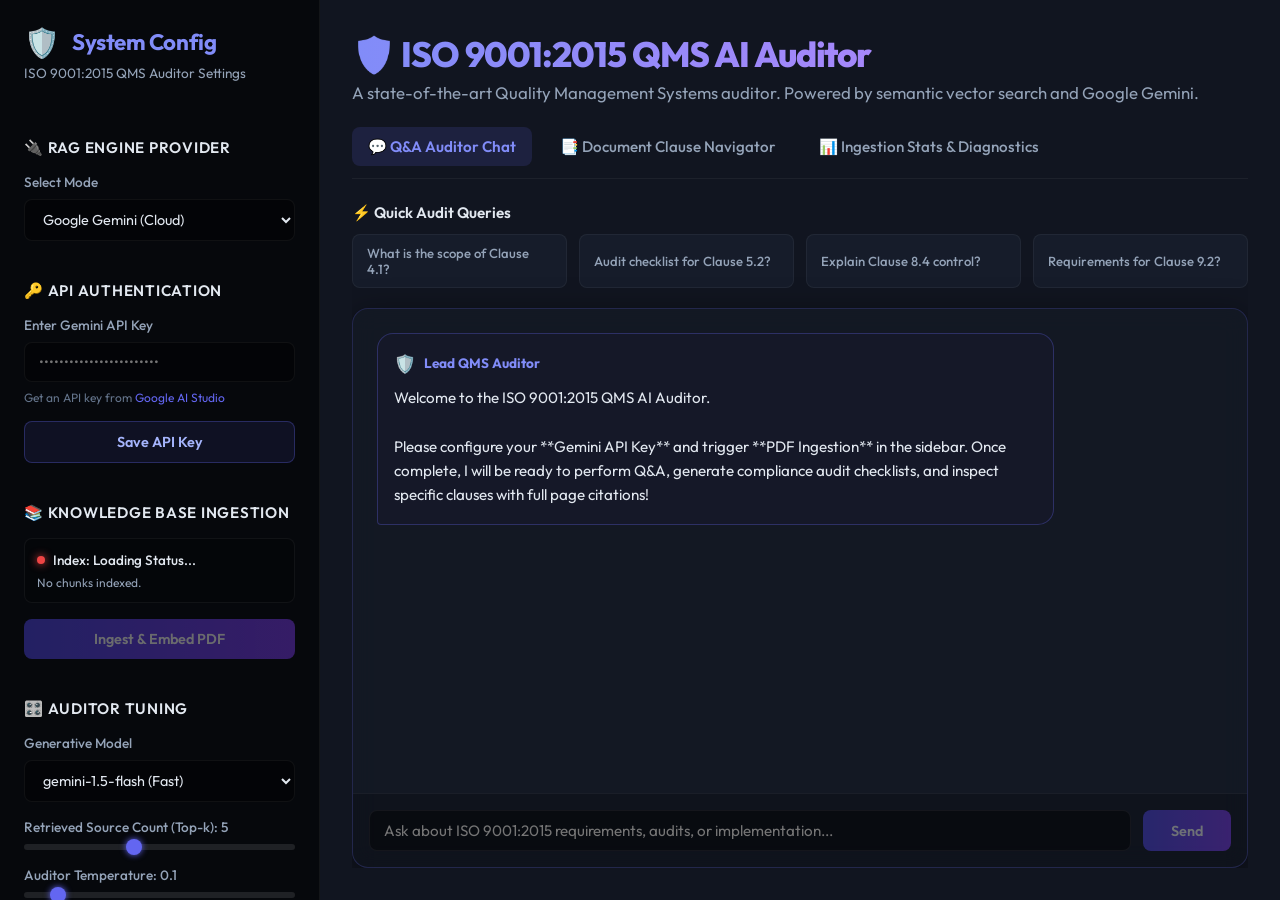
==== docs/index.html @ c05d5765 "Rename frontend/ to docs/ to support standard GitHub Pages deployment" ====
<!DOCTYPE html>
<html lang="en">
<head>
    <meta charset="UTF-8">
    <meta name="viewport" content="width=device-width, initial-scale=1.0">
    <title>ISO 9001:2015 QMS AI Auditor</title>
    <link rel="stylesheet" href="style.css">
    <link rel="icon" type="image/png" href="data:image/svg+xml,<svg xmlns=%22http://www.w3.org/2000/svg%22 viewBox=%220 0 100 100%22><text y=%22.9em%22 font-size=%2290%22>🛡️</text></svg>">
</head>
<body>
    <div class="app-layout">
        <!-- LEFT SIDEBAR: System Settings -->
        <aside class="sidebar">
            <div class="sidebar-header">
                <span class="logo-icon">🛡️</span>
                <h2>System Config</h2>
            </div>
            <p class="sidebar-subtitle">ISO 9001:2015 QMS Auditor Settings</p>
            <div class="glow-divider"></div>

            <!-- RAG Provider Selection Section -->
            <div class="config-section">
                <h3>🔌 RAG Engine Provider</h3>
                <div class="form-group">
                    <label for="provider-select">Select Mode</label>
                    <select id="provider-select">
                        <option value="gemini">Google Gemini (Cloud)</option>
                        <option value="ollama">Ollama (Local Offline)</option>
                    </select>
                </div>
            </div>
            <div class="glow-divider"></div>

            <!-- Gemini API Configuration Section -->
            <div id="gemini-config-group" class="config-section">
                <h3>🔑 API Authentication</h3>
                <div class="form-group">
                    <label for="api-key-input">Enter Gemini API Key</label>
                    <input type="password" id="api-key-input" placeholder="••••••••••••••••••••••••" autocomplete="new-password">
                    <p class="help-text">Get an API key from <a href="https://aistudio.google.com/" target="_blank">Google AI Studio</a></p>
                </div>
                <button id="save-key-btn" class="btn secondary-btn">Save API Key</button>
            </div>

            <!-- Ollama Configuration Section -->
            <div id="ollama-config-group" class="config-section hidden">
                <h3>🦙 Local Ollama Server</h3>
                <div class="status-container">
                    <div class="status-indicator">
                        <span id="ollama-status-dot" class="dot dot-red"></span>
                        <span id="ollama-status-text" class="status-text">Ollama: Checking...</span>
                    </div>
                </div>
                <!-- Pull Instructions Helper Card -->
                <div id="ollama-pull-instructions" class="status-container error-status hidden" style="background-color: var(--color-red-bg); border-color: rgba(239, 68, 68, 0.3);">
                    <p class="small-text" style="color: #fca5a5; font-weight: 600;">⚠️ No local models found!</p>
                    <p class="small-text" style="color: #e2e8f0; margin-top: 4px; line-height: 1.4;">Run these commands in your local terminal to pull standard models:</p>
                    <pre style="background: rgba(0,0,0,0.5); padding: 8px; border-radius: 4px; font-size: 0.72rem; margin-top: 6px; font-family: 'Courier Prime', monospace; color: #a5b4fc; white-space: pre-wrap; line-height: 1.3;">ollama pull llama3&#10;ollama pull nomic-embed-text</pre>
                </div>
            </div>
            <div class="glow-divider"></div>

            <!-- Ingestion Management Section -->
            <div class="config-section">
                <h3>📚 Knowledge Base Ingestion</h3>
                <div class="status-container">
                    <div class="status-indicator">
                        <span id="index-status-dot" class="dot dot-red"></span>
                        <span id="index-status-text" class="status-text">Index: Loading Status...</span>
                    </div>
                    <p id="chunks-stat-text" class="small-text">No chunks indexed.</p>
                </div>
                <button id="ingest-btn" class="btn primary-btn" disabled>Ingest & Embed PDF</button>
            </div>
            <div class="glow-divider"></div>

            <!-- Tuning Controls Section -->
            <div class="config-section">
                <h3>🎛️ Auditor Tuning</h3>
                
                <!-- Gemini Generative Model Select -->
                <div id="gemini-models-group" class="form-group">
                    <label for="model-select">Generative Model</label>
                    <select id="model-select">
                        <option value="gemini-1.5-flash">gemini-1.5-flash (Fast)</option>
                        <option value="gemini-1.5-pro">gemini-1.5-pro (Analytical)</option>
                        <option value="gemini-2.5-flash">gemini-2.5-flash (Balanced)</option>
                    </select>
                </div>

                <!-- Ollama Local Models Select -->
                <div id="ollama-models-group" class="form-group hidden">
                    <label for="ollama-model-select">Choose Local Model</label>
                    <select id="ollama-model-select">
                        <!-- Loaded dynamically via API -->
                    </select>
                </div>

                <div class="form-group">
                    <label for="top-k-slider">Retrieved Source Count (Top-k): <span id="top-k-val">5</span></label>
                    <input type="range" id="top-k-slider" min="3" max="8" value="5">
                </div>
                <div class="form-group">
                    <label for="temp-slider">Auditor Temperature: <span id="temp-val">0.1</span></label>
                    <input type="range" id="temp-slider" min="0" max="1" step="0.05" value="0.1">
                </div>
            </div>
        </aside>

        <!-- MAIN WINDOW: Content Panels -->
        <main class="main-content">
            <header class="main-header">
                <h1 class="glow-title">🛡️ ISO 9001:2015 QMS AI Auditor</h1>
                <p class="subtitle">A state-of-the-art Quality Management Systems auditor. Powered by semantic vector search and Google Gemini.</p>
            </header>

            <!-- Navigation Tabs -->
            <nav class="navigation-tabs">
                <button class="tab-link active" data-tab="tab-chat">💬 Q&A Auditor Chat</button>
                <button class="tab-link" data-tab="tab-navigator">📑 Document Clause Navigator</button>
                <button class="tab-link" data-tab="tab-diagnostics">📊 Ingestion Stats & Diagnostics</button>
            </nav>

            <!-- TAB 1: Chat Q&A Interface -->
            <section id="tab-chat" class="tab-panel active">
                <div class="quick-queries-section">
                    <h3>⚡ Quick Audit Queries</h3>
                    <div class="queries-grid">
                        <button class="quick-query-btn" data-query="What is the scope of Clause 4.1 regarding understanding the organization and its context?">What is the scope of Clause 4.1?</button>
                        <button class="quick-query-btn" data-query="Generate an auditor checklist for Clause 5.2 (establishing and communicating the quality policy).">Audit checklist for Clause 5.2?</button>
                        <button class="quick-query-btn" data-query="Explain Clause 8.4 requirements for control of externally provided processes, products and services.">Explain Clause 8.4 control?</button>
                        <button class="quick-query-btn" data-query="What are the requirements for internal audits according to Clause 9.2?">Requirements for Clause 9.2?</button>
                    </div>
                </div>

                <div class="chat-container">
                    <div id="chat-messages" class="chat-messages">
                        <!-- Welcome message -->
                        <div class="chat-message assistant">
                            <div class="message-header">
                                <span class="avatar-icon">🛡️</span>
                                <strong>Lead QMS Auditor</strong>
                            </div>
                            <div class="message-text">
                                Welcome to the ISO 9001:2015 QMS AI Auditor. 
                                <br><br>
                                Please configure your **Gemini API Key** and trigger **PDF Ingestion** in the sidebar. Once complete, I will be ready to perform Q&A, generate compliance audit checklists, and inspect specific clauses with full page citations!
                            </div>
                        </div>
                    </div>

                    <!-- Chat input controls -->
                    <form id="chat-form" class="chat-form">
                        <input type="text" id="chat-input" placeholder="Ask about ISO 9001:2015 requirements, audits, or implementation..." required disabled>
                        <button type="submit" id="send-btn" class="btn primary-btn" disabled>Send</button>
                    </form>
                </div>
            </section>

            <!-- TAB 2: Clause Navigator -->
            <section id="tab-navigator" class="tab-panel">
                <div class="navigator-header">
                    <h3>📑 Interactive ISO 9001:2015 Clause Index</h3>
                    <p>Select a clause to explore its core requirements. You can also directly query the AI Auditor on specific sub-clauses.</p>
                </div>
                <div id="clauses-accordion-container" class="accordion-container">
                    <!-- Loaded dynamically via JavaScript -->
                    <div class="loading-spinner-container">
                        <div class="spinner"></div>
                        <p>Loading clause database from backend...</p>
                    </div>
                </div>
            </section>

            <!-- TAB 3: Diagnostics Panel -->
            <section id="tab-diagnostics" class="tab-panel">
                <div class="diagnostics-header">
                    <h3>📊 Knowledge Base Diagnostics</h3>
                    <p>Detailed breakdown of the processed document. This is highly useful for QMS managers to verify vector indexing coverage.</p>
                </div>

                <div id="diagnostics-ready-content" class="diagnostics-content hidden">
                    <!-- Metrics grid -->
                    <div class="metrics-grid">
                        <div class="metric-card">
                            <div id="metric-pages" class="metric-value">-</div>
                            <div class="metric-label">Total Pages Parsed</div>
                        </div>
                        <div class="metric-card">
                            <div id="metric-chunks" class="metric-value">-</div>
                            <div class="metric-label">Text Chunks Generated</div>
                        </div>
                        <div class="metric-card">
                            <div id="metric-avg-len" class="metric-value">-</div>
                            <div class="metric-label">Avg Characters / Chunk</div>
                        </div>
                        <div class="metric-card">
                            <div id="metric-total-chars" class="metric-value">-</div>
                            <div class="metric-label">Total Characters Indexed</div>
                        </div>
                    </div>

                    <!-- Interactive Chunk Inspector -->
                    <div class="inspector-section qms-container">
                        <h3>📝 Vector Store Chunks Sample</h3>
                        <div class="inspector-controls">
                            <div class="form-group inline-group">
                                <label for="chunk-inspector-slider">Select chunk index to inspect details: <span id="chunk-index-val">0</span></label>
                                <input type="range" id="chunk-inspector-slider" min="0" max="0" value="0">
                            </div>
                        </div>
                        <div class="inspector-details-row">
                            <div><strong>Chunk ID:</strong> <code id="inspect-chunk-id">-</code></div>
                            <div><strong>Source Page:</strong> <code id="inspect-chunk-page">-</code></div>
                            <div><strong>Clause Tags:</strong> <code id="inspect-chunk-clauses">-</code></div>
                        </div>
                        <div class="inspector-text-box">
                            <pre id="inspect-chunk-text">No chunks loaded.</pre>
                        </div>
                    </div>
                </div>

                <div id="diagnostics-empty-content" class="diagnostics-empty-state qms-container">
                    <h4>No Index Loaded</h4>
                    <p>Please perform the PDF standard ingestion in the sidebar to view diagnostics metrics.</p>
                </div>
            </section>
        </main>
    </div>

    <!-- Processing Full-Screen Overlay (Overlay on loading/ingesting) -->
    <div id="loading-overlay" class="overlay hidden">
        <div class="overlay-content">
            <div class="spinner large-spinner"></div>
            <h3 id="overlay-title">Processing Ingestion...</h3>
            <p id="overlay-text">The API is parsing your ISO PDF, generating 1536-dimensional vectors, and indexing your knowledge base. Please wait.</p>
        </div>
    </div>
</body>
</html>
---- docs/style.css ----
/* ISO 9001:2015 QMS AI Auditor Stylesheet */

@import url('https://fonts.googleapis.com/css2?family=Outfit:wght@300;400;500;600;700;800&family=Courier+Prime&display=swap');

/* CSS VARIABLES & CONSTANTS */
:root {
    --bg-primary: #0a0c10;
    --bg-secondary: #111520;
    --bg-sidebar: #06080c;
    --bg-glass: rgba(21, 26, 38, 0.7);
    --border-glass: rgba(99, 102, 241, 0.2);
    --border-light: rgba(255, 255, 255, 0.05);
    
    --accent-color: #6366f1;
    --accent-gradient: linear-gradient(90deg, #818cf8 0%, #c084fc 100%);
    --accent-glow: rgba(99, 102, 241, 0.4);
    
    --text-primary: #e2e8f0;
    --text-secondary: #94a3b8;
    --text-muted: #64748b;
    
    --color-green: #10b981;
    --color-green-bg: rgba(16, 185, 129, 0.15);
    --color-red: #ef4444;
    --color-red-bg: rgba(239, 68, 68, 0.15);
    
    --transition-smooth: all 0.3s cubic-bezier(0.4, 0, 0.2, 1);
    --shadow-premium: 0 8px 32px 0 rgba(0, 0, 0, 0.5);
    --radius-lg: 16px;
    --radius-md: 8px;
}

/* GENERAL STYLING */
* {
    box-sizing: border-box;
    margin: 0;
    padding: 0;
}

html, body {
    height: 100%;
    background-color: var(--bg-primary);
    color: var(--text-primary);
    font-family: 'Outfit', sans-serif;
    overflow: hidden;
}

/* Scrollbar customizations */
::-webkit-scrollbar {
    width: 6px;
    height: 6px;
}
::-webkit-scrollbar-track {
    background: rgba(0, 0, 0, 0.2);
}
::-webkit-scrollbar-thumb {
    background: rgba(99, 102, 241, 0.3);
    border-radius: 9999px;
}
::-webkit-scrollbar-thumb:hover {
    background: var(--accent-color);
}

/* APP GENERAL LAYOUT */
.app-layout {
    display: flex;
    height: 100vh;
    width: 100vw;
    overflow: hidden;
}

/* LEFT SIDEBAR SECTION */
.sidebar {
    width: 320px;
    background-color: var(--bg-sidebar);
    border-right: 1px solid var(--border-light);
    padding: 24px;
    display: flex;
    flex-direction: column;
    overflow-y: auto;
    flex-shrink: 0;
}

.sidebar-header {
    display: flex;
    align-items: center;
    gap: 12px;
}

.logo-icon {
    font-size: 1.8rem;
}

.sidebar h2 {
    font-size: 1.4rem;
    font-weight: 700;
    color: #818cf8;
    letter-spacing: -0.02em;
}

.sidebar-subtitle {
    font-size: 0.85rem;
    color: var(--text-secondary);
    margin-top: 4px;
    margin-bottom: 16px;
}

.glow-divider {
    height: 1px;
    background: linear-gradient(90deg, transparent 0%, var(--accent-color) 50%, transparent 100%);
    margin: 20px 0;
    opacity: 0.7;
}

.config-section {
    display: flex;
    flex-direction: column;
    gap: 16px;
}

.config-section h3 {
    font-size: 0.95rem;
    font-weight: 600;
    color: var(--text-primary);
    text-transform: uppercase;
    letter-spacing: 0.05em;
}

/* FORM ELEMENTS */
.form-group {
    display: flex;
    flex-direction: column;
    gap: 8px;
}

.form-group label {
    font-size: 0.85rem;
    color: var(--text-secondary);
    font-weight: 500;
}

input[type="text"],
input[type="password"],
select {
    width: 100%;
    background-color: rgba(0, 0, 0, 0.4);
    border: 1px solid var(--border-light);
    border-radius: var(--radius-md);
    padding: 10px 14px;
    color: var(--text-primary);
    font-family: inherit;
    font-size: 0.9rem;
    transition: var(--transition-smooth);
}

input[type="text"]:focus,
input[type="password"]:focus,
select:focus {
    outline: none;
    border-color: var(--accent-color);
    box-shadow: 0 0 10px var(--accent-glow);
}

.help-text {
    font-size: 0.75rem;
    color: var(--text-muted);
}

.help-text a {
    color: var(--accent-color);
    text-decoration: none;
}

.help-text a:hover {
    text-decoration: underline;
}

/* BUTTONS */
.btn {
    width: 100%;
    padding: 11px 20px;
    border-radius: var(--radius-md);
    border: none;
    font-weight: 600;
    font-size: 0.9rem;
    font-family: inherit;
    cursor: pointer;
    transition: var(--transition-smooth);
    display: inline-flex;
    justify-content: center;
    align-items: center;
}

.btn:disabled {
    opacity: 0.4;
    cursor: not-allowed;
    transform: none !important;
    box-shadow: none !important;
}

.primary-btn {
    background: linear-gradient(90deg, #4f46e5 0%, #7c3aed 100%);
    color: white;
    box-shadow: 0 4px 15px rgba(79, 70, 229, 0.3);
}

.primary-btn:hover:not(:disabled) {
    transform: translateY(-2px);
    box-shadow: 0 6px 20px rgba(79, 70, 229, 0.5);
}

.secondary-btn {
    background-color: rgba(99, 102, 241, 0.1);
    color: #a5b4fc;
    border: 1px solid rgba(99, 102, 241, 0.3);
}

.secondary-btn:hover:not(:disabled) {
    background-color: rgba(99, 102, 241, 0.2);
    border-color: rgba(99, 102, 241, 0.6);
}

/* STATUS CONTAINER */
.status-container {
    display: flex;
    flex-direction: column;
    gap: 6px;
    background-color: rgba(0, 0, 0, 0.2);
    border: 1px solid var(--border-light);
    padding: 12px;
    border-radius: var(--radius-md);
}

.status-indicator {
    display: flex;
    align-items: center;
    gap: 8px;
}

.dot {
    width: 8px;
    height: 8px;
    border-radius: 50%;
    display: inline-block;
}

.dot-red {
    background-color: var(--color-red);
    box-shadow: 0 0 8px var(--color-red);
}

.dot-green {
    background-color: var(--color-green);
    box-shadow: 0 0 8px var(--color-green);
}

.status-text {
    font-size: 0.85rem;
    font-weight: 500;
}

.small-text {
    font-size: 0.75rem;
    color: var(--text-secondary);
}

/* SLIDERS */
input[type="range"] {
    -webkit-appearance: none;
    width: 100%;
    height: 6px;
    background: rgba(255, 255, 255, 0.1);
    border-radius: var(--radius-md);
    outline: none;
}

input[type="range"]::-webkit-slider-thumb {
    -webkit-appearance: none;
    width: 16px;
    height: 16px;
    border-radius: 50%;
    background: var(--accent-color);
    cursor: pointer;
    box-shadow: 0 0 6px var(--accent-color);
    transition: var(--transition-smooth);
}

input[type="range"]::-webkit-slider-thumb:hover {
    transform: scale(1.2);
}

/* MAIN CONTENT AREA */
.main-content {
    flex-grow: 1;
    padding: 32px;
    display: flex;
    flex-direction: column;
    overflow-y: auto;
    background-color: var(--bg-secondary);
}

.main-header {
    margin-bottom: 24px;
}

.glow-title {
    font-size: 2.2rem;
    font-weight: 800;
    letter-spacing: -0.03em;
    background: var(--accent-gradient);
    -webkit-background-clip: text;
    -webkit-text-fill-color: transparent;
    margin-bottom: 6px;
}

.subtitle {
    font-size: 1.05rem;
    color: var(--text-secondary);
}

/* NAVIGATION TABS */
.navigation-tabs {
    display: flex;
    gap: 12px;
    border-bottom: 1px solid var(--border-light);
    padding-bottom: 12px;
    margin-bottom: 24px;
}

.tab-link {
    background: none;
    border: none;
    color: var(--text-secondary);
    font-family: inherit;
    font-size: 0.95rem;
    font-weight: 500;
    padding: 10px 16px;
    cursor: pointer;
    border-radius: var(--radius-md);
    transition: var(--transition-smooth);
}

.tab-link:hover {
    color: var(--text-primary);
    background-color: rgba(255, 255, 255, 0.05);
}

.tab-link.active {
    color: #818cf8;
    background-color: rgba(99, 102, 241, 0.15);
    font-weight: 600;
}

/* TAB PANELS */
.tab-panel {
    display: none;
    flex-grow: 1;
    flex-direction: column;
    overflow: hidden;
}

.tab-panel.active {
    display: flex;
}

/* TAB 1: Q&A CHAT INTERFACE */
.quick-queries-section {
    margin-bottom: 20px;
}

.quick-queries-section h3 {
    font-size: 0.95rem;
    font-weight: 600;
    color: var(--text-primary);
    margin-bottom: 12px;
}

.queries-grid {
    display: grid;
    grid-template-columns: repeat(4, 1fr);
    gap: 12px;
}

.quick-query-btn {
    background-color: rgba(30, 41, 59, 0.4);
    border: 1px solid var(--border-light);
    border-radius: var(--radius-md);
    padding: 10px 14px;
    color: var(--text-secondary);
    font-family: inherit;
    font-size: 0.82rem;
    font-weight: 500;
    cursor: pointer;
    text-align: left;
    transition: var(--transition-smooth);
}

.quick-query-btn:hover {
    border-color: var(--accent-color);
    color: var(--text-primary);
    background-color: rgba(99, 102, 241, 0.05);
    transform: translateY(-1px);
}

.chat-container {
    flex-grow: 1;
    display: flex;
    flex-direction: column;
    border: 1px solid var(--border-glass);
    border-radius: var(--radius-lg);
    background: var(--bg-glass);
    box-shadow: var(--shadow-premium);
    overflow: hidden;
    backdrop-filter: blur(12px);
    -webkit-backdrop-filter: blur(12px);
}

.chat-messages {
    flex-grow: 1;
    padding: 24px;
    overflow-y: auto;
    display: flex;
    flex-direction: column;
    gap: 20px;
}

/* CHAT BUBBLES */
.chat-message {
    max-width: 80%;
    padding: 16px;
    border-radius: var(--radius-lg);
    line-height: 1.6;
    animation: fadeInUp 0.4s ease-out;
}

@keyframes fadeInUp {
    from { opacity: 0; transform: translateY(10px); }
    to { opacity: 1; transform: translateY(0); }
}

.chat-message.assistant {
    align-self: flex-start;
    background-color: #151828;
    border: 1px solid rgba(99, 102, 241, 0.3);
    border-bottom-left-radius: 4px;
}

.chat-message.user {
    align-self: flex-end;
    background-color: #1e293b;
    border-bottom-right-radius: 4px;
    border: 1px solid rgba(255, 255, 255, 0.05);
}

.message-header {
    display: flex;
    align-items: center;
    gap: 8px;
    margin-bottom: 8px;
    font-size: 0.85rem;
}

.message-header strong {
    color: #818cf8;
}

.avatar-icon {
    font-size: 1.1rem;
}

.message-text {
    font-size: 0.95rem;
}

/* List details inside audit answers */
.message-text ul, .message-text ol {
    margin-left: 20px;
    margin-top: 8px;
    margin-bottom: 8px;
}

.message-text li {
    margin-bottom: 4px;
}

/* CHAT FORM INPUT AREA */
.chat-form {
    display: flex;
    border-top: 1px solid var(--border-light);
    background-color: rgba(0, 0, 0, 0.2);
    padding: 16px;
    gap: 12px;
}

.chat-form input[type="text"] {
    flex-grow: 1;
    font-size: 0.95rem;
}

.chat-form .btn {
    width: auto;
    padding-left: 28px;
    padding-right: 28px;
}

/* VERIFIED SOURCES */
.sources-expander {
    margin-top: 14px;
    border: 1px solid rgba(255, 255, 255, 0.05);
    border-radius: var(--radius-md);
    overflow: hidden;
}

.sources-header-btn {
    width: 100%;
    background-color: rgba(0, 0, 0, 0.2);
    border: none;
    color: var(--text-secondary);
    padding: 8px 12px;
    font-family: inherit;
    font-size: 0.85rem;
    font-weight: 600;
    text-align: left;
    cursor: pointer;
    display: flex;
    justify-content: space-between;
    align-items: center;
}

.sources-header-btn:hover {
    color: var(--text-primary);
    background-color: rgba(255, 255, 255, 0.02);
}

.sources-content {
    background-color: rgba(0, 0, 0, 0.3);
    padding: 14px;
    display: flex;
    flex-direction: column;
    gap: 12px;
}

.source-item {
    border-bottom: 1px solid rgba(255, 255, 255, 0.05);
    padding-bottom: 10px;
}

.source-item:last-child {
    border-bottom: none;
    padding-bottom: 0;
}

.source-meta-row {
    display: flex;
    align-items: center;
    gap: 8px;
    margin-bottom: 6px;
}

.source-badge {
    background-color: rgba(99, 102, 241, 0.15);
    color: #a5b4fc;
    border: 1px solid rgba(99, 102, 241, 0.3);
    padding: 2px 8px;
    border-radius: 9999px;
    font-size: 0.75rem;
    font-weight: 500;
}

.score-badge {
    background-color: rgba(16, 185, 129, 0.15);
    color: #34d399;
    border: 1px solid rgba(16, 185, 129, 0.3);
    padding: 2px 8px;
    border-radius: 9999px;
    font-size: 0.75rem;
    font-weight: 500;
}

.source-clauses {
    font-size: 0.8rem;
    color: var(--text-muted);
}

.source-text {
    font-size: 0.85rem;
    font-style: italic;
    color: var(--text-secondary);
}

/* TAB 2: CLAUSE NAVIGATOR */
.navigator-header, .diagnostics-header {
    margin-bottom: 20px;
}

.navigator-header h3, .diagnostics-header h3 {
    font-size: 1.2rem;
    font-weight: 600;
    color: #818cf8;
    margin-bottom: 4px;
}

.navigator-header p, .diagnostics-header p {
    font-size: 0.95rem;
    color: var(--text-secondary);
}

.qms-container {
    background: var(--bg-glass);
    border: 1px solid var(--border-glass);
    border-radius: var(--radius-lg);
    padding: 24px;
    margin-bottom: 24px;
    box-shadow: var(--shadow-premium);
    backdrop-filter: blur(12px);
    -webkit-backdrop-filter: blur(12px);
}

.clause-card-title {
    color: #a5b4fc;
    font-weight: 600;
    margin-bottom: 12px;
}

.clause-subclauses-list {
    margin-left: 20px;
    border-left: 2px solid rgba(255, 255, 255, 0.08);
    padding-left: 15px;
    margin-bottom: 16px;
    color: var(--text-secondary);
    font-size: 0.9rem;
    list-style: none;
}

.clause-subclauses-list li {
    margin-bottom: 6px;
    position: relative;
}

.clause-subclauses-list li::before {
    content: "•";
    color: var(--accent-color);
    position: absolute;
    left: -12px;
}

.clause-action-row {
    display: flex;
    justify-content: flex-start;
}

.clause-action-row .btn {
    width: auto;
    font-size: 0.8rem;
    padding: 6px 14px;
}

/* TAB 3: DIAGNOSTICS */
.hidden {
    display: none !important;
}

.metrics-grid {
    display: grid;
    grid-template-columns: repeat(4, 1fr);
    gap: 20px;
    margin-bottom: 24px;
}

.metric-card {
    background: rgba(30, 41, 59, 0.3);
    border-left: 4px solid var(--accent-color);
    border-radius: var(--radius-md);
    padding: 20px;
    box-shadow: 0 4px 6px rgba(0, 0, 0, 0.1);
}

.metric-value {
    font-size: 2.2rem;
    font-weight: 700;
    color: #818cf8;
    line-height: 1;
}

.metric-label {
    font-size: 0.8rem;
    color: var(--text-secondary);
    text-transform: uppercase;
    letter-spacing: 0.05em;
    margin-top: 8px;
}

.inspector-section {
    display: flex;
    flex-direction: column;
    gap: 16px;
}

.inspector-controls {
    display: flex;
    align-items: center;
    background-color: rgba(0, 0, 0, 0.2);
    border: 1px solid var(--border-light);
    border-radius: var(--radius-md);
    padding: 16px;
}

.inline-group {
    flex-grow: 1;
}

.inspector-details-row {
    display: grid;
    grid-template-columns: repeat(3, 1fr);
    gap: 12px;
    background-color: rgba(0, 0, 0, 0.1);
    border: 1px solid var(--border-light);
    padding: 12px;
    border-radius: var(--radius-md);
    font-size: 0.9rem;
}

.inspector-details-row code {
    font-family: 'Courier Prime', monospace;
    color: #c084fc;
}

.inspector-text-box {
    background-color: rgba(15, 23, 42, 0.5);
    border: 1px solid var(--border-light);
    padding: 20px;
    border-radius: var(--radius-md);
    overflow-y: auto;
    max-height: 250px;
}

.inspector-text-box pre {
    white-space: pre-wrap;
    word-wrap: break-word;
    font-family: inherit;
    font-size: 0.95rem;
    color: var(--text-primary);
    line-height: 1.6;
}

.diagnostics-empty-state {
    text-align: center;
    padding: 60px 20px;
    color: var(--text-secondary);
}

.diagnostics-empty-state h4 {
    font-size: 1.2rem;
    color: var(--color-red);
    margin-bottom: 8px;
}

/* OVERLAYS & SPINNERS */
.overlay {
    position: fixed;
    top: 0;
    left: 0;
    width: 100vw;
    height: 100vh;
    background-color: rgba(10, 12, 16, 0.85);
    backdrop-filter: blur(8px);
    display: flex;
    justify-content: center;
    align-items: center;
    z-index: 9999;
    animation: fadeIn 0.3s ease-out;
}

@keyframes fadeIn {
    from { opacity: 0; }
    to { opacity: 1; }
}

.overlay-content {
    background-color: var(--bg-secondary);
    border: 1px solid var(--border-glass);
    padding: 40px;
    border-radius: var(--radius-lg);
    box-shadow: var(--shadow-premium);
    text-align: center;
    max-width: 450px;
    display: flex;
    flex-direction: column;
    align-items: center;
    gap: 16px;
}

.overlay-content h3 {
    font-size: 1.3rem;
    color: #818cf8;
}

.overlay-content p {
    color: var(--text-secondary);
    font-size: 0.95rem;
    line-height: 1.5;
}

/* SPINNER ELEMENT */
.spinner {
    width: 24px;
    height: 24px;
    border: 3px solid rgba(99, 102, 241, 0.2);
    border-top-color: var(--accent-color);
    border-radius: 50%;
    animation: spin 1s linear infinite;
}

.large-spinner {
    width: 48px;
    height: 48px;
    border-width: 4px;
    margin-bottom: 8px;
}

@keyframes spin {
    to { transform: rotate(360deg); }
}

.loading-spinner-container {
    display: flex;
    flex-direction: column;
    align-items: center;
    gap: 12px;
    padding: 40px;
    color: var(--text-secondary);
    font-size: 0.95rem;
}
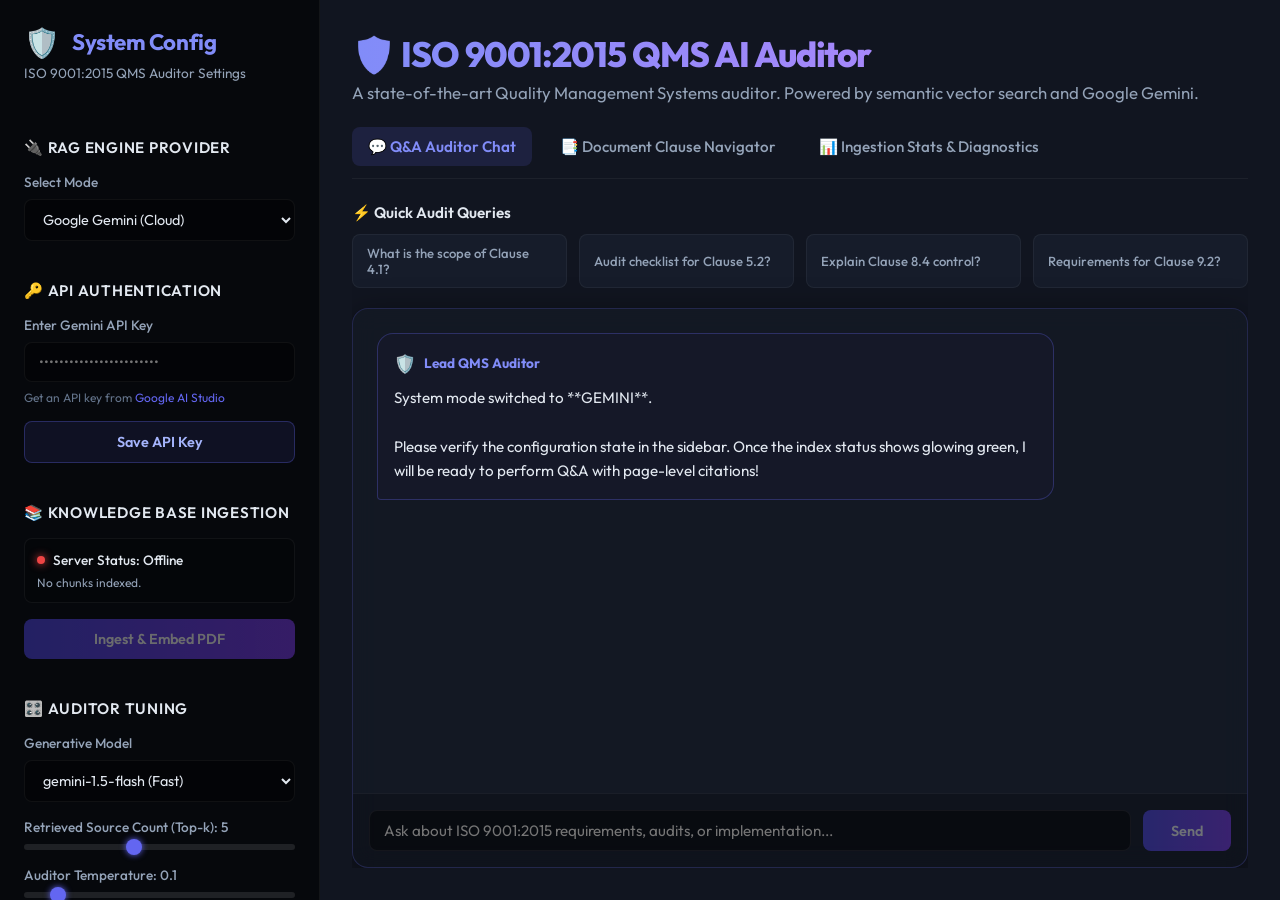
==== commit 0ba4ba65: "Import app.js script in docs/index.html to fix unresponsive button actions" ====
--- a/docs/index.html
+++ b/docs/index.html
@@ -236,5 +236,8 @@
             <p id="overlay-text">The API is parsing your ISO PDF, generating 1536-dimensional vectors, and indexing your knowledge base. Please wait.</p>
         </div>
     </div>
+    
+    <!-- Link the JavaScript QMS Controller -->
+    <script src="app.js"></script>
 </body>
 </html>
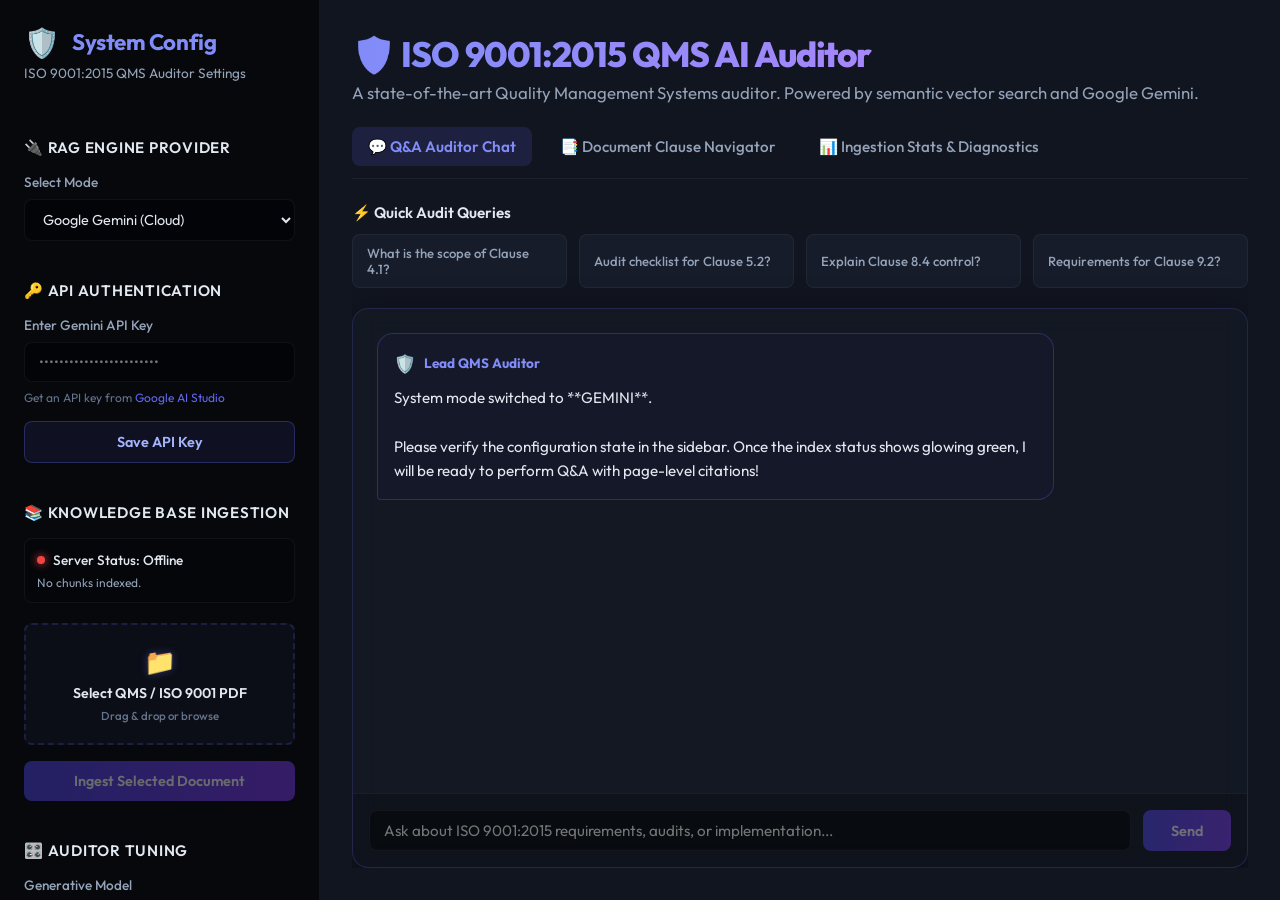
==== commit 18cb0b9a: "feat: implement dynamic PDF file uploader and rate-limit safe knowledge base ingestion" ====
--- a/docs/index.html
+++ b/docs/index.html
@@ -70,7 +70,23 @@
                     </div>
                     <p id="chunks-stat-text" class="small-text">No chunks indexed.</p>
                 </div>
-                <button id="ingest-btn" class="btn primary-btn" disabled>Ingest & Embed PDF</button>
+                
+                <!-- Dynamic PDF File Upload Area -->
+                <div class="form-group">
+                    <label for="pdf-file-input" class="file-upload-label" id="file-drop-zone">
+                        <span class="upload-icon">📁</span>
+                        <span class="upload-text">Select QMS / ISO 9001 PDF</span>
+                        <span class="upload-subtext">Drag & drop or browse</span>
+                    </label>
+                    <input type="file" id="pdf-file-input" accept=".pdf" style="display: none;">
+                    <div id="file-info-container" class="file-info-container hidden">
+                        <span class="file-icon">📄</span>
+                        <span id="selected-file-name" class="file-name">No file selected.</span>
+                        <button type="button" id="clear-file-btn" class="clear-file-btn" title="Clear selection">✕</button>
+                    </div>
+                </div>
+
+                <button id="ingest-btn" class="btn primary-btn" disabled>Ingest Selected Document</button>
             </div>
             <div class="glow-divider"></div>
 
--- a/docs/style.css
+++ b/docs/style.css
@@ -831,3 +831,101 @@
     color: var(--text-secondary);
     font-size: 0.95rem;
 }
+
+/* DYNAMIC PDF FILE UPLOADER STYLES */
+.file-upload-label {
+    display: flex;
+    flex-direction: column;
+    align-items: center;
+    justify-content: center;
+    padding: 20px 16px;
+    background-color: rgba(21, 26, 38, 0.4);
+    border: 2px dashed var(--border-glass);
+    border-radius: var(--radius-md);
+    cursor: pointer;
+    transition: var(--transition-smooth);
+    text-align: center;
+    gap: 6px;
+    margin-top: 4px;
+}
+
+.file-upload-label:hover {
+    background-color: rgba(99, 102, 241, 0.08);
+    border-color: var(--accent-color);
+    box-shadow: 0 0 12px rgba(99, 102, 241, 0.25);
+    transform: translateY(-1px);
+}
+
+.file-upload-label.dragover {
+    background-color: rgba(16, 185, 129, 0.08);
+    border-color: var(--color-green);
+    box-shadow: 0 0 12px rgba(16, 185, 129, 0.25);
+    transform: scale(1.02);
+}
+
+.upload-icon {
+    font-size: 1.6rem;
+    filter: drop-shadow(0 0 4px var(--accent-glow));
+    transition: var(--transition-smooth);
+}
+
+.file-upload-label:hover .upload-icon {
+    transform: scale(1.15) rotate(-5deg);
+}
+
+.upload-text {
+    font-size: 0.88rem;
+    font-weight: 600;
+    color: var(--text-primary);
+}
+
+.upload-subtext {
+    font-size: 0.72rem;
+    color: var(--text-muted);
+}
+
+.file-info-container {
+    display: flex;
+    align-items: center;
+    gap: 10px;
+    background-color: rgba(99, 102, 241, 0.08);
+    border: 1px solid rgba(99, 102, 241, 0.2);
+    border-radius: var(--radius-md);
+    padding: 8px 12px;
+    margin-top: 8px;
+    animation: fadeInUp 0.3s ease-out;
+}
+
+.file-icon {
+    font-size: 1.1rem;
+}
+
+.file-name {
+    flex-grow: 1;
+    font-size: 0.82rem;
+    font-weight: 500;
+    color: #a5b4fc;
+    white-space: nowrap;
+    overflow: hidden;
+    text-overflow: ellipsis;
+}
+
+.clear-file-btn {
+    background: none;
+    border: none;
+    color: var(--text-muted);
+    font-size: 0.85rem;
+    cursor: pointer;
+    padding: 4px 6px;
+    border-radius: 50%;
+    transition: var(--transition-smooth);
+    display: flex;
+    align-items: center;
+    justify-content: center;
+}
+
+.clear-file-btn:hover {
+    color: var(--color-red);
+    background-color: rgba(239, 68, 68, 0.1);
+    transform: rotate(90deg);
+}
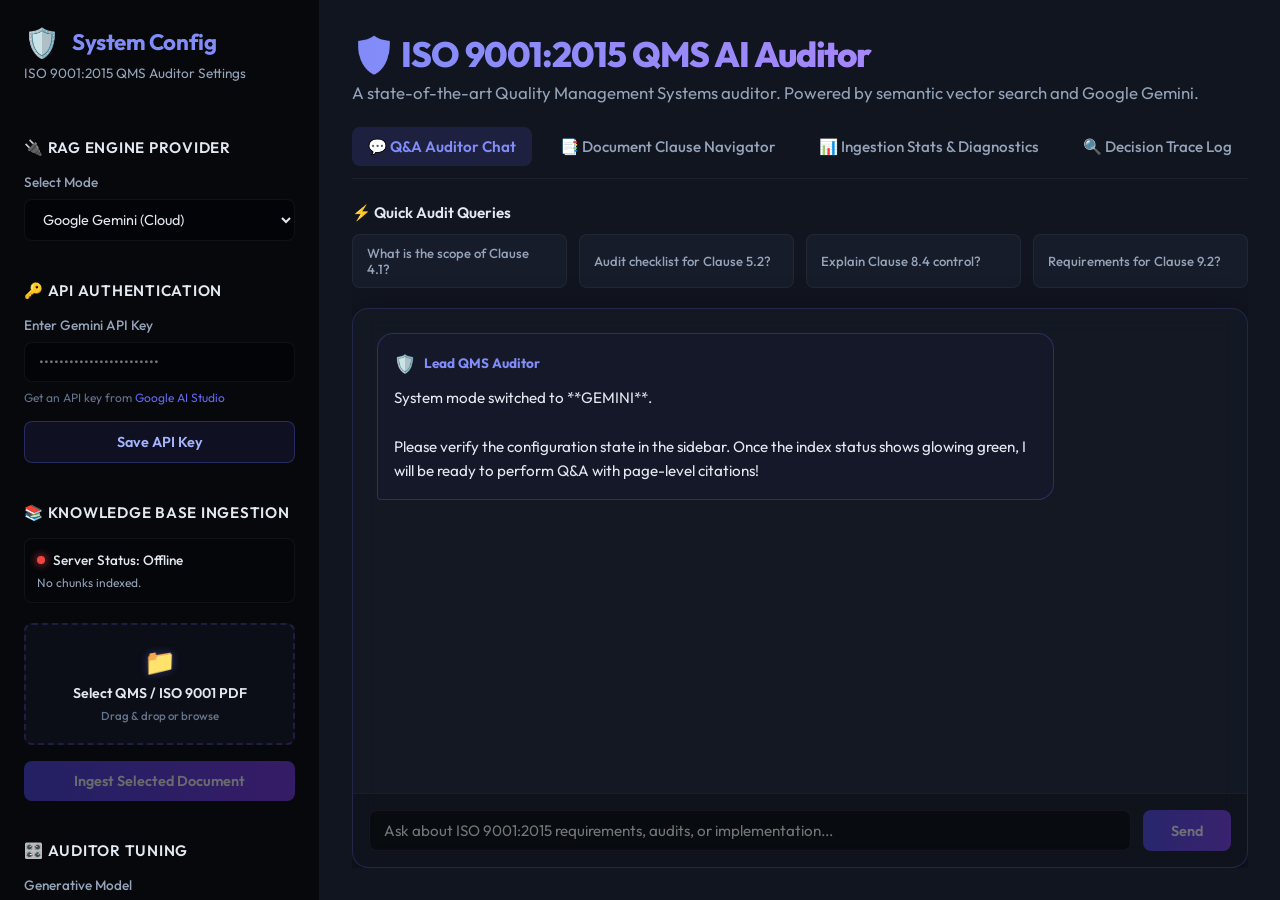
==== commit 8e33a701: "feat: add Query Decision Trace log timeline view in web UI, backend, and rerank metrics" ====
--- a/docs/index.html
+++ b/docs/index.html
@@ -25,6 +25,7 @@
                     <label for="provider-select">Select Mode</label>
                     <select id="provider-select">
                         <option value="gemini">Google Gemini (Cloud)</option>
+                        <option value="cohere">Cohere (Cloud)</option>
                         <option value="ollama">Ollama (Local Offline)</option>
                     </select>
                 </div>
@@ -40,6 +41,17 @@
                     <p class="help-text">Get an API key from <a href="https://aistudio.google.com/" target="_blank">Google AI Studio</a></p>
                 </div>
                 <button id="save-key-btn" class="btn secondary-btn">Save API Key</button>
+            </div>
+
+            <!-- Cohere API Configuration Section -->
+            <div id="cohere-config-group" class="config-section hidden">
+                <h3>🔑 Cohere Authentication</h3>
+                <div class="form-group">
+                    <label for="cohere-api-key-input">Enter Cohere API Key</label>
+                    <input type="password" id="cohere-api-key-input" placeholder="••••••••••••••••••••••••" autocomplete="new-password">
+                    <p class="help-text">Get an API key from <a href="https://dashboard.cohere.com/" target="_blank">Cohere Dashboard</a></p>
+                </div>
+                <button id="save-cohere-key-btn" class="btn secondary-btn">Save API Key</button>
             </div>
 
             <!-- Ollama Configuration Section -->
@@ -98,9 +110,20 @@
                 <div id="gemini-models-group" class="form-group">
                     <label for="model-select">Generative Model</label>
                     <select id="model-select">
-                        <option value="gemini-1.5-flash">gemini-1.5-flash (Fast)</option>
-                        <option value="gemini-1.5-pro">gemini-1.5-pro (Analytical)</option>
-                        <option value="gemini-2.5-flash">gemini-2.5-flash (Balanced)</option>
+                        <option value="gemini-2.5-flash" selected>gemini-2.5-flash (Balanced)</option>
+                        <option value="gemini-2.0-flash">gemini-2.0-flash (Fast)</option>
+                        <option value="gemini-2.5-pro">gemini-2.5-pro (Analytical)</option>
+                        <option value="gemini-3.5-flash">gemini-3.5-flash (Next-Gen)</option>
+                    </select>
+                </div>
+
+                <!-- Cohere Generative Model Select -->
+                <div id="cohere-models-group" class="form-group hidden">
+                    <label for="cohere-model-select">Generative Model</label>
+                    <select id="cohere-model-select">
+                        <option value="command-r-08-2024" selected>command-r-08-2024 (Balanced)</option>
+                        <option value="command-r-plus-08-2024">command-r-plus-08-2024 (Analytical)</option>
+                        <option value="command-r7b-12-2024">command-r7b-12-2024 (Fast)</option>
                     </select>
                 </div>
 
@@ -135,6 +158,7 @@
                 <button class="tab-link active" data-tab="tab-chat">💬 Q&A Auditor Chat</button>
                 <button class="tab-link" data-tab="tab-navigator">📑 Document Clause Navigator</button>
                 <button class="tab-link" data-tab="tab-diagnostics">📊 Ingestion Stats & Diagnostics</button>
+                <button class="tab-link" data-tab="tab-trace">🔍 Decision Trace Log</button>
             </nav>
 
             <!-- TAB 1: Chat Q&A Interface -->
@@ -241,6 +265,28 @@
                     <p>Please perform the PDF standard ingestion in the sidebar to view diagnostics metrics.</p>
                 </div>
             </section>
+
+            <!-- TAB 4: Decision Trace Panel -->
+            <section id="tab-trace" class="tab-panel">
+                <div class="trace-header">
+                    <div style="display: flex; justify-content: space-between; align-items: center; margin-bottom: 20px;">
+                        <div>
+                            <h3>🔍 Query Decision Trace Timeline</h3>
+                            <p class="subtitle" style="margin-top: 5px; color: #94a3b8;">Deep-dive audit logs for every QMS query, showing embedding similarities, LLM search-rewriting trigger events, and obligation keyword reranking.</p>
+                        </div>
+                        <button id="clear-trace-btn" class="btn secondary-btn" style="background: rgba(239, 68, 68, 0.1); border-color: rgba(239, 68, 68, 0.25); color: #fca5a5; padding: 6px 14px; font-size: 0.85rem;">✕ Clear Trace Log</button>
+                    </div>
+                </div>
+
+                <div id="trace-empty-content" class="diagnostics-empty-state qms-container">
+                    <h4>No Trace Logs Recorded Yet</h4>
+                    <p>Submit questions inside the Q&A Auditor Chat tab first to see real-time vector search and routing decisions mapped in the timeline.</p>
+                </div>
+
+                <div id="trace-container" class="trace-timeline-container hidden">
+                    <!-- Dynamic trace timeline rows loaded via JS -->
+                </div>
+            </section>
         </main>
     </div>
 
--- a/docs/style.css
+++ b/docs/style.css
@@ -929,3 +929,269 @@
     background-color: rgba(239, 68, 68, 0.1);
     transform: rotate(90deg);
 }
+
+/* ==========================================================================
+   🔍 DECISION TRACE TIMELINE STYLES
+   ========================================================================== */
+
+.trace-timeline-container {
+    display: flex;
+    flex-direction: column;
+    gap: 24px;
+    margin-top: 10px;
+    animation: fadeInUp 0.4s ease-out;
+}
+
+.trace-timeline-item {
+    background: var(--bg-glass);
+    border: 1px solid var(--border-glass);
+    border-radius: var(--radius-lg);
+    padding: 24px;
+    box-shadow: var(--shadow-premium);
+    backdrop-filter: blur(12px);
+    -webkit-backdrop-filter: blur(12px);
+    transition: var(--transition-smooth);
+    border-left: 4px solid var(--accent-color);
+}
+
+.trace-timeline-item:hover {
+    border-left-color: #818cf8;
+    transform: translateY(-2px);
+    box-shadow: 0 8px 30px rgba(99, 102, 241, 0.15);
+}
+
+.trace-meta-header {
+    display: flex;
+    justify-content: space-between;
+    align-items: center;
+    border-bottom: 1px solid rgba(255, 255, 255, 0.08);
+    padding-bottom: 14px;
+    margin-bottom: 18px;
+    flex-wrap: wrap;
+    gap: 10px;
+}
+
+.trace-time {
+    font-size: 0.8rem;
+    color: var(--text-muted);
+    font-family: 'Courier Prime', monospace;
+}
+
+.trace-provider-tag {
+    font-size: 0.75rem;
+    font-weight: 600;
+    text-transform: uppercase;
+    letter-spacing: 0.05em;
+    padding: 3px 10px;
+    border-radius: 9999px;
+    border: 1px solid rgba(99, 102, 241, 0.3);
+    background: rgba(99, 102, 241, 0.1);
+    color: #a5b4fc;
+}
+
+.trace-query-box {
+    background: rgba(0, 0, 0, 0.2);
+    border: 1px solid var(--border-light);
+    border-radius: var(--radius-md);
+    padding: 14px 18px;
+    margin-bottom: 20px;
+}
+
+.trace-query-box h4 {
+    font-size: 0.82rem;
+    text-transform: uppercase;
+    letter-spacing: 0.05em;
+    color: #818cf8;
+    margin-bottom: 6px;
+}
+
+.trace-query-text {
+    font-size: 1rem;
+    font-weight: 500;
+    color: var(--text-primary);
+}
+
+/* Timeline Flow Elements */
+.trace-flow {
+    display: flex;
+    flex-direction: column;
+    gap: 20px;
+    position: relative;
+    padding-left: 20px;
+    border-left: 2px dashed rgba(255, 255, 255, 0.1);
+    margin-left: 10px;
+}
+
+.trace-flow-step {
+    position: relative;
+}
+
+.trace-flow-step::before {
+    content: "";
+    position: absolute;
+    left: -27px;
+    top: 3px;
+    width: 12px;
+    height: 12px;
+    border-radius: 50%;
+    background-color: var(--bg-secondary);
+    border: 3px solid var(--accent-color);
+    box-shadow: 0 0 8px var(--accent-color);
+}
+
+.trace-step-title-row {
+    display: flex;
+    align-items: center;
+    gap: 10px;
+    margin-bottom: 8px;
+}
+
+.trace-step-icon {
+    font-size: 1.1rem;
+}
+
+.trace-step-name {
+    font-size: 0.95rem;
+    font-weight: 600;
+    color: #a5b4fc;
+}
+
+.trace-step-badge {
+    font-size: 0.72rem;
+    padding: 2px 8px;
+    border-radius: 4px;
+    font-weight: 600;
+}
+
+.trace-step-badge.passed {
+    background: rgba(16, 185, 129, 0.15);
+    color: #34d399;
+    border: 1px solid rgba(16, 185, 129, 0.3);
+}
+
+.trace-step-badge.triggered {
+    background: rgba(245, 158, 11, 0.15);
+    color: #fbbf24;
+    border: 1px solid rgba(245, 158, 11, 0.3);
+}
+
+.trace-step-badge.info {
+    background: rgba(59, 130, 246, 0.15);
+    color: #60a5fa;
+    border: 1px solid rgba(59, 130, 246, 0.3);
+}
+
+.trace-step-detail {
+    font-size: 0.88rem;
+    color: var(--text-secondary);
+    line-height: 1.5;
+    background: rgba(15, 23, 42, 0.3);
+    border: 1px solid rgba(255, 255, 255, 0.03);
+    padding: 12px 16px;
+    border-radius: var(--radius-md);
+}
+
+/* Compare Score Bars */
+.trace-scores-list {
+    display: flex;
+    flex-direction: column;
+    gap: 10px;
+    margin-top: 10px;
+}
+
+.trace-score-row {
+    background: rgba(0, 0, 0, 0.15);
+    border: 1px solid rgba(255, 255, 255, 0.03);
+    border-radius: var(--radius-md);
+    padding: 10px 14px;
+}
+
+.trace-score-meta {
+    display: flex;
+    justify-content: space-between;
+    align-items: center;
+    font-size: 0.82rem;
+    margin-bottom: 6px;
+}
+
+.trace-chunk-info {
+    color: #e2e8f0;
+    font-weight: 500;
+}
+
+.trace-scores-comparison {
+    display: flex;
+    flex-direction: column;
+    gap: 6px;
+}
+
+.trace-bar-wrapper {
+    display: flex;
+    align-items: center;
+    gap: 8px;
+    font-size: 0.76rem;
+}
+
+.trace-bar-label {
+    width: 60px;
+    color: var(--text-muted);
+}
+
+.trace-bar-container {
+    flex-grow: 1;
+    height: 8px;
+    background: rgba(255, 255, 255, 0.05);
+    border-radius: 9999px;
+    overflow: hidden;
+    position: relative;
+}
+
+.trace-bar-fill {
+    height: 100%;
+    border-radius: 9999px;
+    transition: width 0.4s ease-out;
+}
+
+.trace-bar-fill.original {
+    background: linear-gradient(90deg, #6366f1, #818cf8);
+}
+
+.trace-bar-fill.reranked {
+    background: linear-gradient(90deg, #10b981, #34d399);
+}
+
+.trace-bar-value {
+    width: 45px;
+    text-align: right;
+    font-family: 'Courier Prime', monospace;
+    font-weight: 600;
+}
+
+.trace-bar-value.original {
+    color: #a5b4fc;
+}
+
+.trace-bar-value.reranked {
+    color: #34d399;
+}
+
+/* Rerank explanation boosts */
+.trace-boosts-container {
+    display: flex;
+    flex-wrap: wrap;
+    gap: 6px;
+    margin-top: 8px;
+    padding-top: 6px;
+    border-top: 1px dashed rgba(255, 255, 255, 0.05);
+}
+
+.trace-boost-tag {
+    font-size: 0.7rem;
+    font-weight: 600;
+    padding: 1px 6px;
+    border-radius: 3px;
+    background: rgba(16, 185, 129, 0.1);
+    color: #6ee7b7;
+    border: 1px solid rgba(16, 185, 129, 0.2);
+}
+
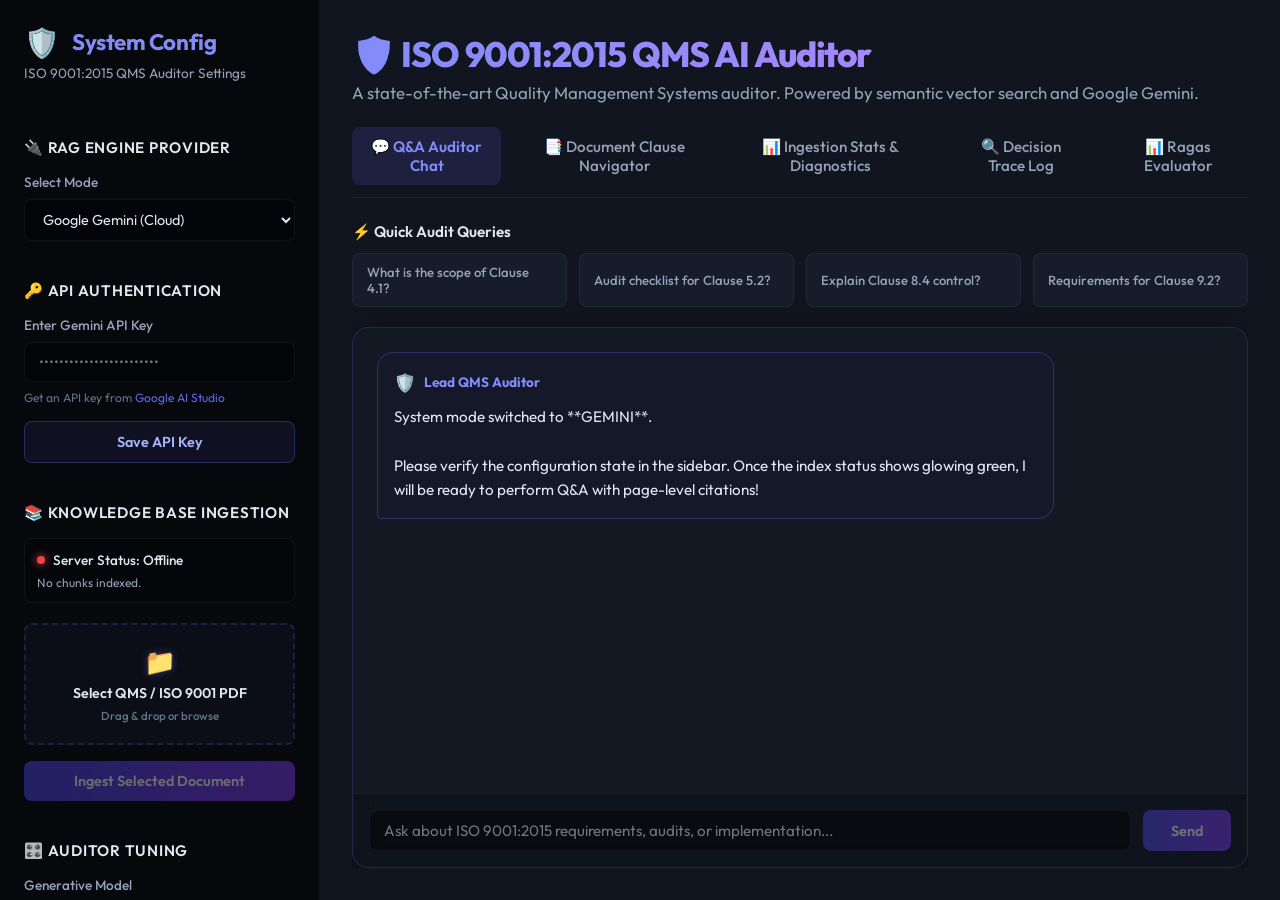
==== commit 099ecbc2: "change" ====
--- a/docs/index.html
+++ b/docs/index.html
@@ -159,6 +159,7 @@
                 <button class="tab-link" data-tab="tab-navigator">📑 Document Clause Navigator</button>
                 <button class="tab-link" data-tab="tab-diagnostics">📊 Ingestion Stats & Diagnostics</button>
                 <button class="tab-link" data-tab="tab-trace">🔍 Decision Trace Log</button>
+                <button class="tab-link" data-tab="tab-evaluate">📊 Ragas Evaluator</button>
             </nav>
 
             <!-- TAB 1: Chat Q&A Interface -->
@@ -287,6 +288,66 @@
                     <!-- Dynamic trace timeline rows loaded via JS -->
                 </div>
             </section>
+
+            <!-- TAB 5: Ragas Evaluator Dashboard -->
+            <section id="tab-evaluate" class="tab-panel">
+                <div class="trace-header">
+                    <div style="display: flex; justify-content: space-between; align-items: center; margin-bottom: 20px;">
+                        <div>
+                            <h3>📊 Ragas Compliance Evaluator</h3>
+                            <p class="subtitle" style="margin-top: 5px; color: #94a3b8;">Execute high-fidelity compliance audits using Google Gemini as a judge to grade your QMS Agent on ISO 9001 compliance standards.</p>
+                        </div>
+                        <button id="run-eval-btn" class="btn primary-btn" style="padding: 10px 20px;">⚡ Run Compliance Sweep</button>
+                    </div>
+                </div>
+
+                <div id="eval-empty-content" class="diagnostics-empty-state qms-container">
+                    <h4>No Evaluation Sweeps Executed Yet</h4>
+                    <p>Run the compliance sweep above to evaluate your QMS Auditor against a standard database of 10 structured audit questions.</p>
+                </div>
+
+                <div id="eval-results-content" class="hidden">
+                    <!-- Metrics grid for four Ragas metrics -->
+                    <div class="metrics-grid" style="margin-bottom: 24px;">
+                        <div class="metric-card">
+                            <div id="eval-metric-faithfulness" class="metric-value">-</div>
+                            <div class="metric-label">Avg Factual Faithfulness</div>
+                        </div>
+                        <div class="metric-card">
+                            <div id="eval-metric-relevance" class="metric-value">-</div>
+                            <div class="metric-label">Avg Answer Relevance</div>
+                        </div>
+                        <div class="metric-card">
+                            <div id="eval-metric-recall" class="metric-value">-</div>
+                            <div class="metric-label">Avg Context Recall</div>
+                        </div>
+                        <div class="metric-card">
+                            <div id="eval-metric-precision" class="metric-value">-</div>
+                            <div class="metric-label">Avg Context Precision</div>
+                        </div>
+                    </div>
+
+                    <!-- Per-question detailed table breakdown -->
+                    <div class="qms-container" style="padding: 20px; overflow-x: auto;">
+                        <h4 style="margin-top: 0; margin-bottom: 15px;">📋 Per-Question Compliance Breakdown</h4>
+                        <table class="qms-table" style="width: 100%; border-collapse: collapse; text-align: left;">
+                            <thead>
+                                <tr style="border-bottom: 2px solid rgba(255,255,255,0.1); color: #818cf8; font-weight: 600;">
+                                    <th style="padding: 12px 8px;">Clause</th>
+                                    <th style="padding: 12px 8px; width: 45%;">Audit Question</th>
+                                    <th style="padding: 12px 8px; text-align: center;">Faithfulness</th>
+                                    <th style="padding: 12px 8px; text-align: center;">Relevance</th>
+                                    <th style="padding: 12px 8px; text-align: center;">Recall</th>
+                                    <th style="padding: 12px 8px; text-align: center;">Precision</th>
+                                </tr>
+                            </thead>
+                            <tbody id="eval-table-body" style="color: #e2e8f0;">
+                                <!-- Dynamic rows loaded via JS -->
+                            </tbody>
+                        </table>
+                    </div>
+                </div>
+            </section>
         </main>
     </div>
 
--- a/docs/style.css
+++ b/docs/style.css
@@ -363,6 +363,11 @@
     display: flex;
 }
 
+#tab-navigator, #tab-diagnostics, #tab-trace, #tab-evaluate {
+    overflow-y: auto;
+    padding-right: 4px;
+}
+
 /* TAB 1: Q&A CHAT INTERFACE */
 .quick-queries-section {
     margin-bottom: 20px;
@@ -1195,3 +1200,42 @@
     border: 1px solid rgba(16, 185, 129, 0.2);
 }
 
+/* TAB 5: RAGAS EVALUATOR & DASHBOARD STYLES */
+.qms-table th, .qms-table td {
+    padding: 12px;
+    vertical-align: middle;
+}
+
+.eval-table-row:hover {
+    background-color: rgba(255, 255, 255, 0.02);
+}
+
+.score-grade {
+    display: inline-block;
+    padding: 4px 8px;
+    font-size: 0.8rem;
+    font-family: 'Courier Prime', monospace;
+    font-weight: 700;
+    border-radius: var(--radius-md);
+    text-align: center;
+    min-width: 60px;
+}
+
+.score-grade-excellent {
+    background-color: rgba(16, 185, 129, 0.12);
+    border: 1px solid rgba(16, 185, 129, 0.25);
+    color: #34d399;
+}
+
+.score-grade-good {
+    background-color: rgba(234, 179, 8, 0.12);
+    border: 1px solid rgba(234, 179, 8, 0.25);
+    color: #facc15;
+}
+
+.score-grade-warning {
+    background-color: rgba(239, 68, 68, 0.12);
+    border: 1px solid rgba(239, 68, 68, 0.25);
+    color: #f87171;
+}
+
